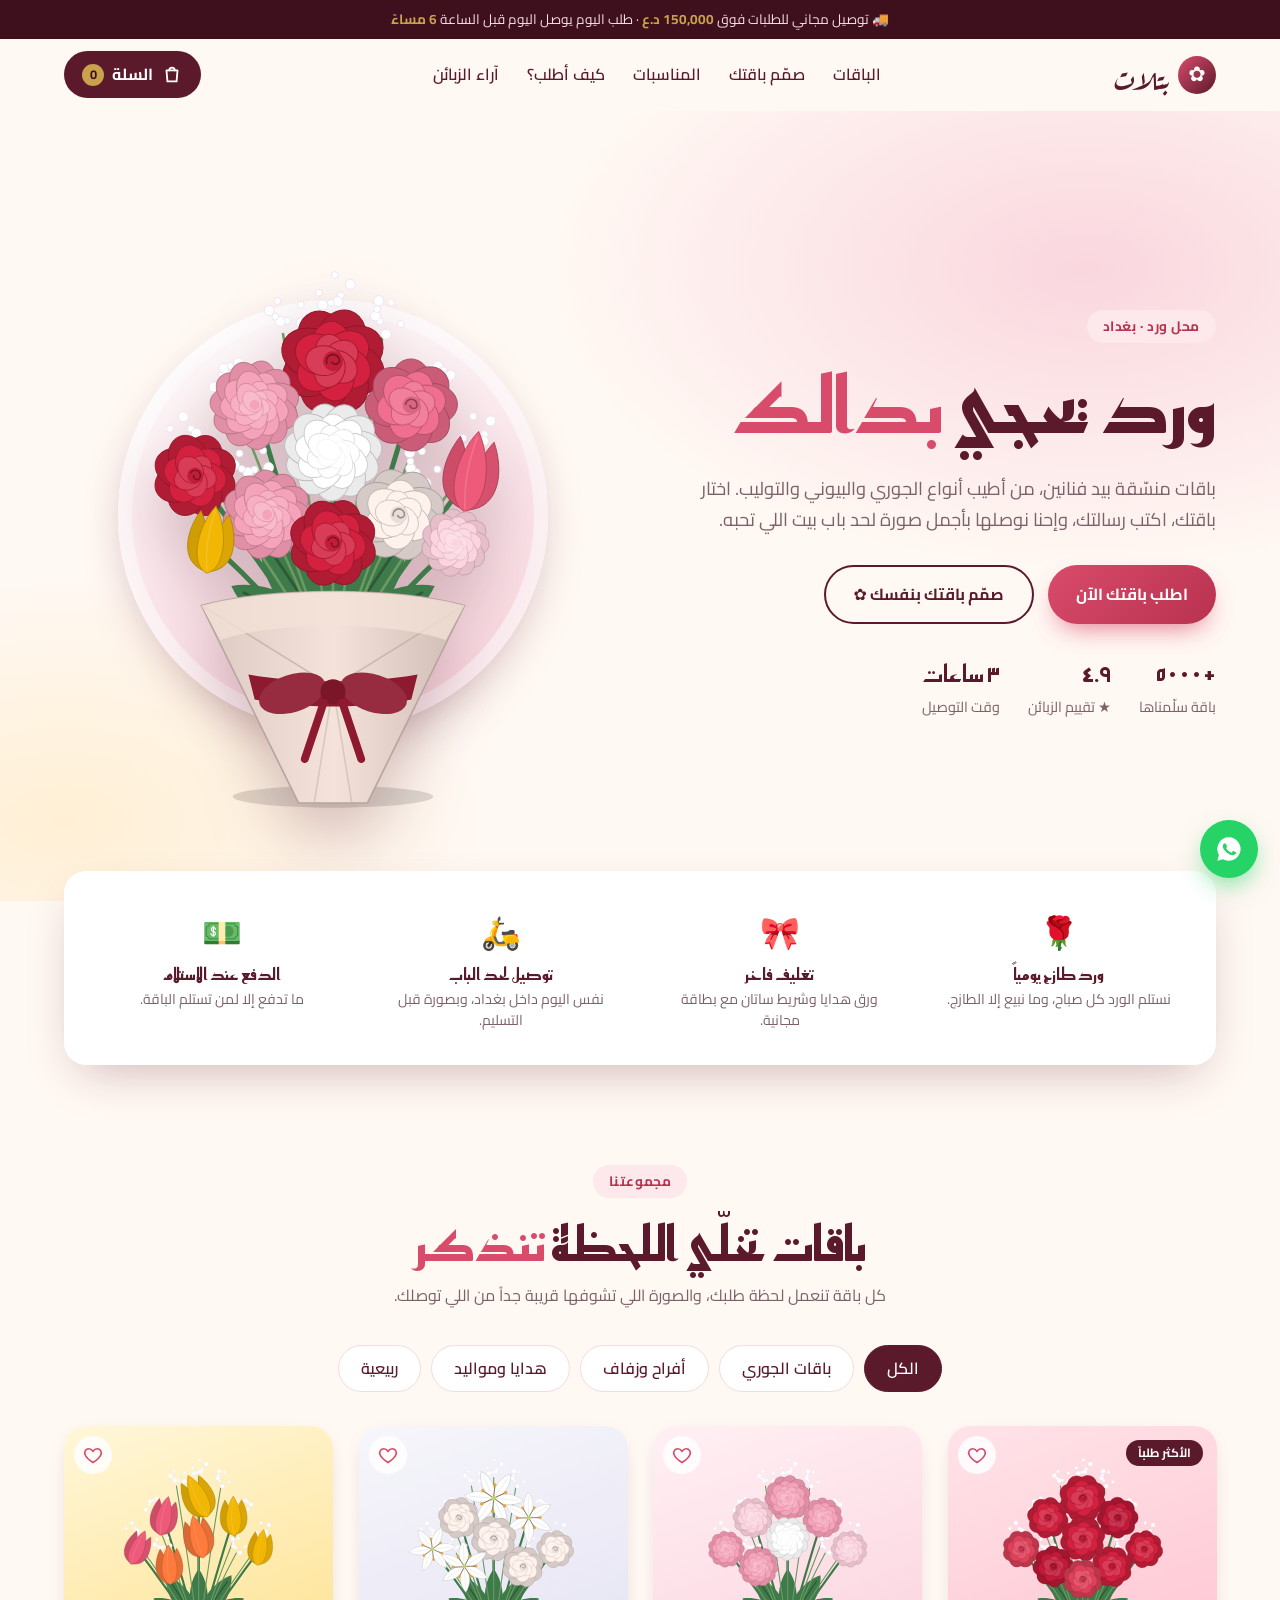
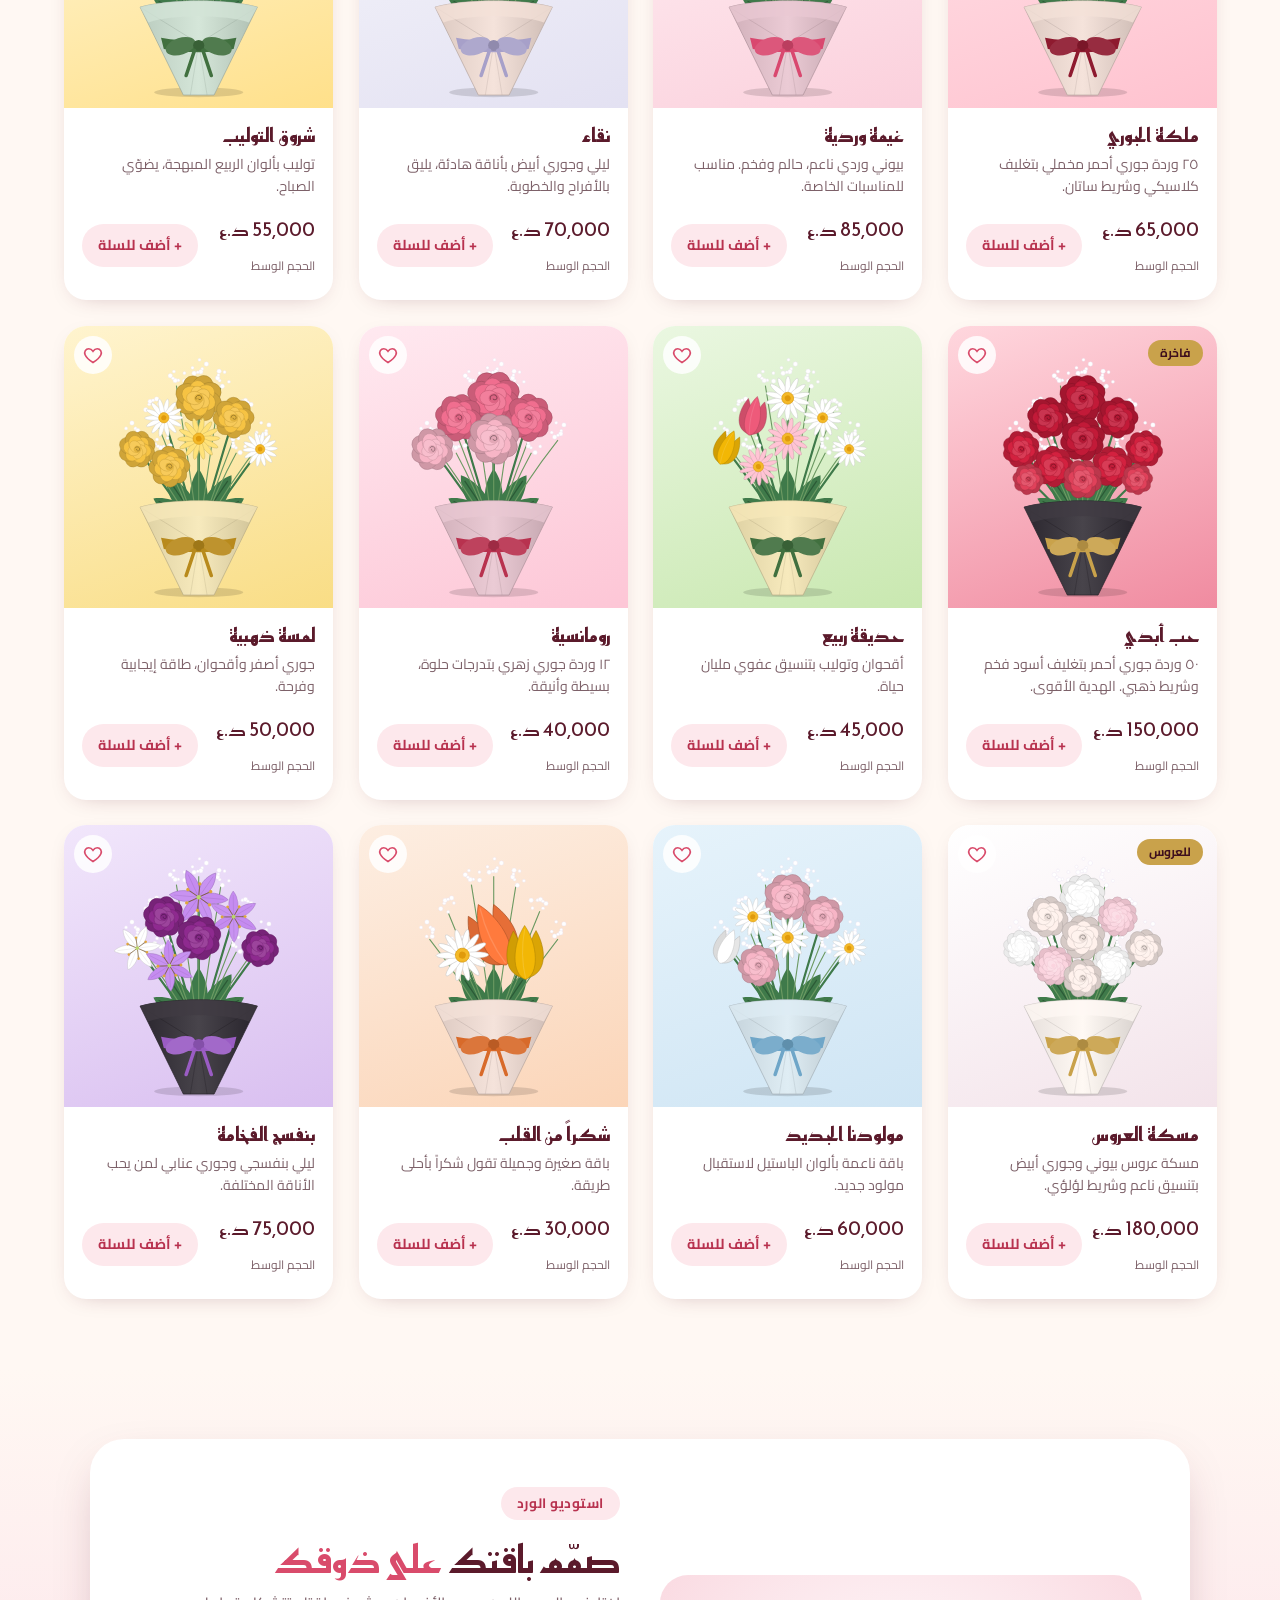
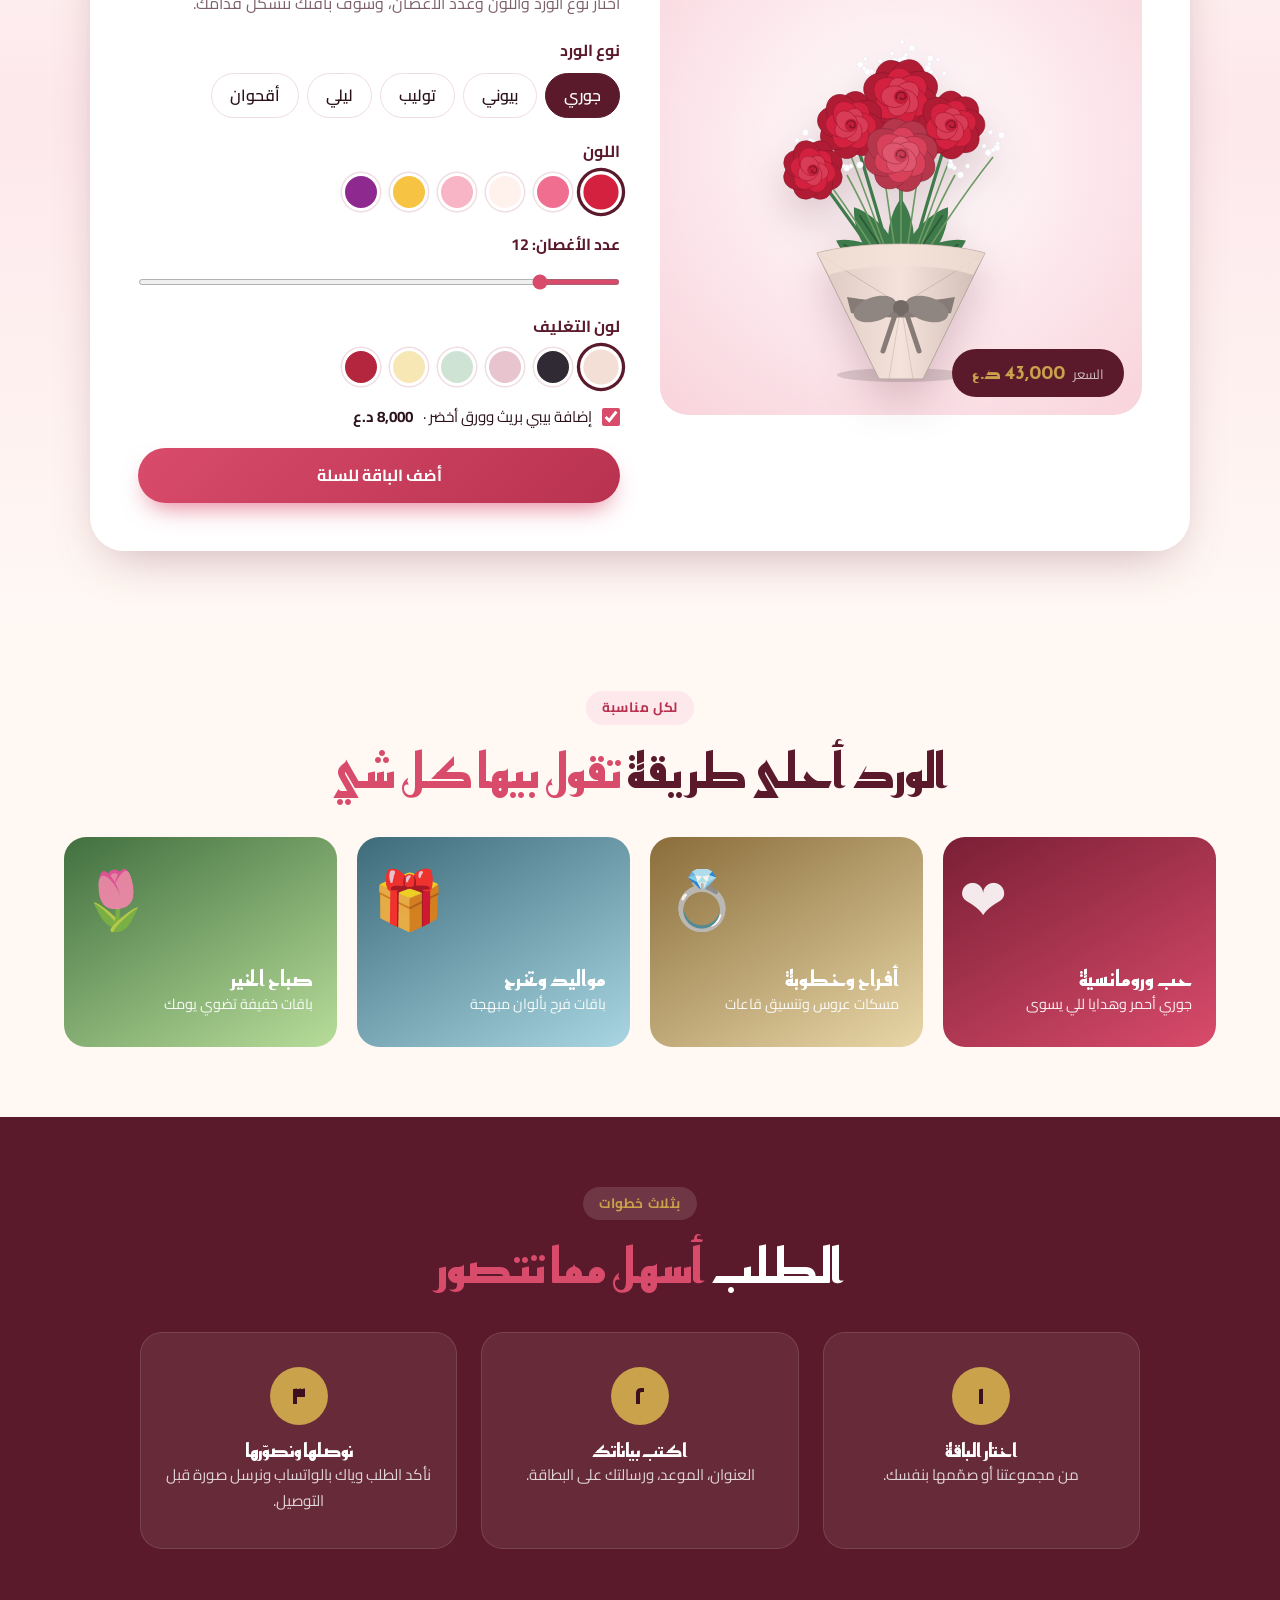
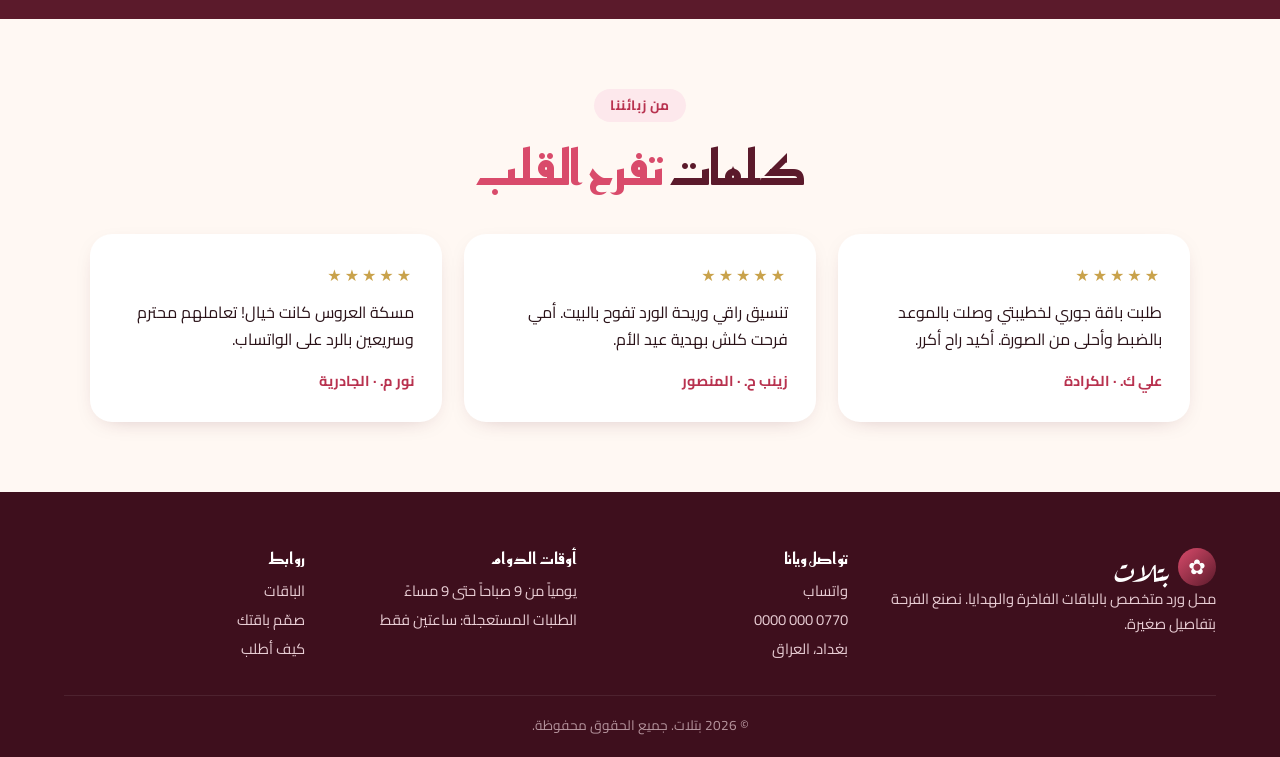
==== flowers/index.html @ 09fc60b9 "Add flower shop website (بتلات) with cart, builder and WhatsApp ordering Co-Authored-By: Claude Sonn" ====
<!DOCTYPE html>
<html lang="ar" dir="rtl">
<head>
<meta charset="UTF-8">
<meta name="viewport" content="width=device-width, initial-scale=1">
<title>بتلات | محل ورد وباقات فاخرة مع توصيل سريع</title>
<meta name="description" content="بتلات — باقات ورد جوري وتوليب وبيوني بتنسيق فاخر. اطلب أونلاين وندفع عند الاستلام، توصيل لباب البيت في نفس اليوم.">
<meta name="theme-color" content="#5b1a2b">
<link rel="preconnect" href="https://fonts.googleapis.com">
<link rel="preconnect" href="https://fonts.gstatic.com" crossorigin>
<link href="https://fonts.googleapis.com/css2?family=Aref+Ruqaa:wght@700&family=Cairo:wght@400;600;700;800&family=Reem+Kufi:wght@500;700&display=swap" rel="stylesheet">
<link rel="stylesheet" href="style.css">
</head>
<body>

<div class="topbar">🚚 توصيل مجاني للطلبات فوق <b data-free></b> · طلب اليوم يوصل اليوم قبل الساعة <b>6 مساءً</b></div>

<header class="nav" id="nav">
  <a class="logo" href="#top"><span class="logo-mark">✿</span><span>بتلات</span></a>
  <nav class="links" aria-label="التنقل">
    <a href="#shop">الباقات</a>
    <a href="#builder">صمّم باقتك</a>
    <a href="#occasions">المناسبات</a>
    <a href="#how">كيف أطلب؟</a>
    <a href="#reviews">آراء الزبائن</a>
  </nav>
  <button class="cart-btn" id="openCart" aria-label="فتح السلة">
    <svg width="22" height="22" viewBox="0 0 24 24" fill="none" stroke="currentColor" stroke-width="2" stroke-linecap="round" stroke-linejoin="round"><path d="M6 7h12l-1 12H7L6 7Z"/><path d="M9 7a3 3 0 0 1 6 0"/></svg>
    <span>السلة</span><i id="cartCount">0</i>
  </button>
</header>

<main id="top">
<!-- HERO -->
<section class="hero">
  <div class="petals" id="petals" aria-hidden="true"></div>
  <div class="hero-text reveal">
    <span class="eyebrow">محل ورد · بغداد</span>
    <h1>ورد يحجي <em>بدالك</em></h1>
    <p>باقات منسّقة بيد فنانين، من أطيب أنواع الجوري والبيوني والتوليب. اختار باقتك، اكتب رسالتك، وإحنا نوصلها بأجمل صورة لحد باب بيت اللي تحبه.</p>
    <div class="hero-cta">
      <a href="#shop" class="btn btn-primary">اطلب باقتك الآن</a>
      <a href="#builder" class="btn btn-ghost">صمّم باقتك بنفسك ✿</a>
    </div>
    <ul class="hero-points">
      <li><b>+٥٠٠٠</b> باقة سلّمناها</li>
      <li><b>٤.٩</b> ★ تقييم الزبائن</li>
      <li><b>٣ ساعات</b> وقت التوصيل</li>
    </ul>
  </div>
  <div class="hero-art reveal" id="heroArt"></div>
</section>

<!-- TRUST -->
<section class="trust">
  <div><span>🌹</span><h3>ورد طازج يومياً</h3><p>نستلم الورد كل صباح، وما نبيع إلا الطازج.</p></div>
  <div><span>🎀</span><h3>تغليف فاخر</h3><p>ورق هدايا وشريط ساتان مع بطاقة مجانية.</p></div>
  <div><span>🛵</span><h3>توصيل لحد الباب</h3><p>نفس اليوم داخل بغداد، وبصورة قبل التسليم.</p></div>
  <div><span>💵</span><h3>الدفع عند الاستلام</h3><p>ما تدفع إلا لمن تستلم الباقة.</p></div>
</section>

<!-- SHOP -->
<section class="section" id="shop">
  <div class="sec-head reveal">
    <span class="eyebrow">مجموعتنا</span>
    <h2>باقات تخلّي اللحظة <em>تنذكر</em></h2>
    <p>كل باقة تنعمل لحظة طلبك، والصورة اللي تشوفها قريبة جداً من اللي توصلك.</p>
  </div>
  <div class="filters reveal" id="filters" role="tablist" aria-label="تصنيف الباقات"></div>
  <div class="grid" id="grid"></div>
</section>

<!-- BUILDER -->
<section class="section builder-wrap" id="builder">
  <div class="builder">
    <div class="builder-preview reveal">
      <div class="builder-art" id="bArt"></div>
      <div class="b-price"><small>السعر</small><b id="bPrice">0</b></div>
    </div>
    <div class="builder-form reveal">
      <span class="eyebrow">استوديو الورد</span>
      <h2>صمّم باقتك <em>على ذوقك</em></h2>
      <p class="muted">اختار نوع الورد واللون وعدد الأغصان، وشوف باقتك تتشكل قدامك.</p>

      <label class="lbl">نوع الورد</label>
      <div class="chips" id="bType"></div>

      <label class="lbl">اللون</label>
      <div class="swatches" id="bColor"></div>

      <label class="lbl">عدد الأغصان: <b id="bCountLbl">12</b></label>
      <input type="range" id="bCount" min="5" max="50" step="1" value="12">

      <label class="lbl">لون التغليف</label>
      <div class="swatches" id="bWrap"></div>

      <label class="check"><input type="checkbox" id="bFiller" checked> إضافة بيبي بريث وورق أخضر · <b data-filler></b></label>

      <button class="btn btn-primary wide" id="bAdd">أضف الباقة للسلة</button>
    </div>
  </div>
</section>

<!-- OCCASIONS -->
<section class="section" id="occasions">
  <div class="sec-head reveal">
    <span class="eyebrow">لكل مناسبة</span>
    <h2>الورد أحلى طريقة <em>تقول بيها كل شي</em></h2>
  </div>
  <div class="occ">
    <button class="occ-card reveal" data-filter="جوري" style="--a:#7a1f35;--b:#d94b6b"><span>❤</span><h3>حب ورومانسية</h3><p>جوري أحمر وهدايا للي يسوى</p></button>
    <button class="occ-card reveal" data-filter="زفاف" style="--a:#8a6d3b;--b:#e9d7a8"><span>💍</span><h3>أفراح وخطوبة</h3><p>مسكات عروس وتنسيق قاعات</p></button>
    <button class="occ-card reveal" data-filter="هدايا" style="--a:#3d6b7a;--b:#a9d6e2"><span>🎁</span><h3>مواليد وتخرج</h3><p>باقات فرح بألوان مبهجة</p></button>
    <button class="occ-card reveal" data-filter="ربيعية" style="--a:#41703f;--b:#b8dd9a"><span>🌷</span><h3>صباح الخير</h3><p>باقات خفيفة تضوي يومك</p></button>
  </div>
</section>

<!-- HOW -->
<section class="section how" id="how">
  <div class="sec-head reveal">
    <span class="eyebrow">بثلاث خطوات</span>
    <h2>الطلب <em>أسهل مما تتصور</em></h2>
  </div>
  <ol class="steps">
    <li class="reveal"><b>١</b><h3>اختار الباقة</h3><p>من مجموعتنا أو صمّمها بنفسك.</p></li>
    <li class="reveal"><b>٢</b><h3>اكتب بياناتك</h3><p>العنوان، الموعد، ورسالتك على البطاقة.</p></li>
    <li class="reveal"><b>٣</b><h3>نوصلها ونصوّرها</h3><p>نأكد الطلب وياك بالواتساب ونرسل صورة قبل التوصيل.</p></li>
  </ol>
</section>

<!-- REVIEWS -->
<section class="section" id="reviews">
  <div class="sec-head reveal">
    <span class="eyebrow">من زبائننا</span>
    <h2>كلمات <em>تفرح القلب</em></h2>
  </div>
  <div class="rev">
    <figure class="reveal"><div class="stars">★★★★★</div><blockquote>طلبت باقة جوري لخطيبتي وصلت بالموعد بالضبط وأحلى من الصورة. أكيد راح أكرر.</blockquote><figcaption>علي ك. · الكرادة</figcaption></figure>
    <figure class="reveal"><div class="stars">★★★★★</div><blockquote>تنسيق راقي وريحة الورد تفوح بالبيت. أمي فرحت كلش بهدية عيد الأم.</blockquote><figcaption>زينب ح. · المنصور</figcaption></figure>
    <figure class="reveal"><div class="stars">★★★★★</div><blockquote>مسكة العروس كانت خيال! تعاملهم محترم وسريعين بالرد على الواتساب.</blockquote><figcaption>نور م. · الجادرية</figcaption></figure>
  </div>
</section>
</main>

<footer class="footer">
  <div class="f-grid">
    <div>
      <a class="logo light" href="#top"><span class="logo-mark">✿</span><span>بتلات</span></a>
      <p>محل ورد متخصص بالباقات الفاخرة والهدايا. نصنع الفرحة بتفاصيل صغيرة.</p>
    </div>
    <div><h4>تواصل ويانا</h4><p><a id="fWa" href="#" target="_blank" rel="noopener">واتساب</a></p><p id="fPhone"></p><p>بغداد، العراق</p></div>
    <div><h4>أوقات الدوام</h4><p>يومياً من 9 صباحاً حتى 9 مساءً</p><p>الطلبات المستعجلة: ساعتين فقط</p></div>
    <div><h4>روابط</h4><p><a href="#shop">الباقات</a></p><p><a href="#builder">صمّم باقتك</a></p><p><a href="#how">كيف أطلب</a></p></div>
  </div>
  <div class="copy">© <span id="yr"></span> بتلات. جميع الحقوق محفوظة.</div>
</footer>

<a class="wa-float" id="waFloat" href="#" target="_blank" rel="noopener" aria-label="تواصل واتساب">
  <svg width="28" height="28" viewBox="0 0 24 24" fill="currentColor"><path d="M12 2a10 10 0 0 0-8.6 15.1L2 22l5-1.3A10 10 0 1 0 12 2Zm5.2 14c-.2.6-1.2 1.2-1.7 1.2-.5.1-1 .2-3.2-.7-2.7-1.1-4.4-3.8-4.5-4-.1-.2-1.1-1.4-1.1-2.7 0-1.3.7-1.9.9-2.2.2-.2.5-.3.7-.3h.5c.2 0 .4 0 .6.5l.8 1.9c.1.2.1.4 0 .6l-.4.6c-.1.2-.3.3-.1.6.2.3.8 1.3 1.7 2.1 1.2 1 2.1 1.3 2.4 1.5.3.1.5.1.6-.1l.9-1.1c.2-.3.4-.2.6-.1l1.8.9c.3.1.5.2.5.3.1.2.1.8-.1 1.3Z"/></svg>
</a>

<!-- CART DRAWER -->
<div class="overlay" id="overlay"></div>
<aside class="drawer" id="drawer" aria-label="سلة التسوق" aria-hidden="true">
  <div class="d-head">
    <h3 id="dTitle">سلتك</h3>
    <button class="x" id="closeCart" aria-label="إغلاق">✕</button>
  </div>

  <!-- step 1 -->
  <div class="d-view" id="viewCart">
    <div class="d-body" id="cartItems"></div>
    <div class="addons" id="addons"></div>
    <div class="d-foot">
      <div class="ship-bar"><div id="shipFill"></div></div>
      <p class="ship-msg" id="shipMsg"></p>
      <div class="row"><span>المجموع</span><b id="subTotal">0</b></div>
      <button class="btn btn-primary wide" id="toCheckout">متابعة الطلب</button>
    </div>
  </div>

  <!-- step 2 -->
  <form class="d-view" id="viewForm" hidden novalidate>
    <div class="d-body form">
      <button type="button" class="back" id="backCart">→ رجوع للسلة</button>

      <h4>بيانات المستلم</h4>
      <div class="f-row">
        <div class="field"><label for="fName">اسمك</label><input id="fName" required autocomplete="name" placeholder="مثال: أحمد"></div>
        <div class="field"><label for="fPhone2">رقم هاتفك</label><input id="fPhone2" required inputmode="tel" autocomplete="tel" placeholder="07XXXXXXXXX" dir="ltr"></div>
      </div>
      <div class="f-row">
        <div class="field"><label for="fRName">اسم المستلم (اختياري)</label><input id="fRName" placeholder="لو الهدية لشخص ثاني"></div>
        <div class="field"><label for="fRPhone">هاتف المستلم (اختياري)</label><input id="fRPhone" inputmode="tel" placeholder="07XXXXXXXXX" dir="ltr"></div>
      </div>

      <h4>التوصيل</h4>
      <div class="field"><label for="fArea">المنطقة</label><select id="fArea" required></select></div>
      <div class="field"><label for="fAddr">العنوان بالتفصيل</label><textarea id="fAddr" rows="2" required placeholder="المحلة، الشارع، أقرب نقطة دالة، رقم الدار"></textarea></div>
      <div class="f-row">
        <div class="field"><label for="fDate">تاريخ التوصيل</label><input type="date" id="fDate" required></div>
        <div class="field"><label for="fSlot">الوقت</label><select id="fSlot"></select></div>
      </div>

      <h4>رسالتك على البطاقة</h4>
      <div class="field"><textarea id="fMsg" rows="3" maxlength="200" placeholder="اكتب كلمة حلوة... (مجاناً)"></textarea></div>
      <label class="check"><input type="checkbox" id="fAnon"> إرسال الهدية بدون ذكر اسمي</label>

      <div class="pay">💵 الدفع <b>نقداً عند الاستلام</b></div>

      <div class="summary" id="summary"></div>
      <p class="err" id="formErr" role="alert"></p>
    </div>
    <div class="d-foot">
      <button class="btn btn-primary wide" type="submit">تأكيد الطلب · <span id="grandBtn"></span></button>
      <small class="note">بعد التأكيد سيتم فتح واتساب لإرسال الطلب للمحل.</small>
    </div>
  </form>
</aside>

<!-- PRODUCT MODAL -->
<div class="modal" id="pModal" aria-hidden="true">
  <div class="modal-card pm">
    <button class="x" data-close aria-label="إغلاق">✕</button>
    <div class="pm-art" id="pmArt"></div>
    <div class="pm-info" id="pmInfo"></div>
  </div>
</div>

<!-- SUCCESS MODAL -->
<div class="modal" id="okModal" aria-hidden="true">
  <div class="modal-card ok">
    <div class="ok-ico">✿</div>
    <h3>تم استلام طلبك!</h3>
    <p>رقم الطلب <b id="okNo"></b></p>
    <p class="muted">لتأكيد الطلب بسرعة، اضغط الزر لإرساله للمحل عبر واتساب. إذا ما انفتح الواتساب تلقائياً استخدم الزر.</p>
    <a class="btn btn-primary wide" id="okWa" target="_blank" rel="noopener">إرسال الطلب عبر واتساب</a>
    <button class="btn btn-ghost wide" data-close>إغلاق</button>
  </div>
</div>

<div class="toast" id="toast" role="status"></div>

<script src="app.js"></script>
</body>
</html>
---- flowers/style.css ----
:root{
  --wine:#5b1a2b; --wine-2:#3e0f1d; --rose:#d94b6b; --rose-2:#b8324f; --blush:#fde8ec; --blush-2:#f9d3dc;
  --cream:#fff8f3; --gold:#c9a24b; --ink:#2a1218; --muted:#7d6169; --line:#f0dde2; --green:#3f7a4a;
  --r:22px; --shadow:0 18px 50px -18px rgba(91,26,43,.35);
  --f-body:'Cairo',system-ui,sans-serif; --f-head:'Reem Kufi','Cairo',sans-serif; --f-logo:'Aref Ruqaa','Cairo',serif;
}
*{box-sizing:border-box;margin:0;padding:0}
html{scroll-behavior:smooth;scroll-padding-top:84px}
body{font-family:var(--f-body);background:var(--cream);color:var(--ink);line-height:1.7;overflow-x:hidden;-webkit-font-smoothing:antialiased}
img,svg{display:block;max-width:100%}
a{color:inherit;text-decoration:none}
button{font:inherit;cursor:pointer;border:0;background:none;color:inherit}
em{font-style:normal;color:var(--rose);}
h1,h2,h3,h4{font-family:var(--f-head);font-weight:700;line-height:1.25}
[hidden]{display:none!important}
:focus-visible{outline:3px solid var(--rose);outline-offset:3px;border-radius:8px}

.topbar{background:var(--wine-2);color:#f6dfe5;text-align:center;font-size:.85rem;padding:8px 16px}
.topbar b{color:var(--gold)}

/* NAV */
.nav{position:sticky;top:0;z-index:40;display:flex;align-items:center;justify-content:space-between;gap:16px;padding:12px clamp(16px,5vw,64px);background:rgba(255,248,243,.82);backdrop-filter:blur(14px);border-bottom:1px solid transparent;transition:.3s}
.nav.scrolled{border-color:var(--line);box-shadow:0 8px 30px -20px rgba(91,26,43,.5)}
.logo{display:flex;align-items:center;gap:8px;font-family:var(--f-logo);font-size:1.9rem;color:var(--wine);line-height:1}
.logo-mark{display:grid;place-items:center;width:38px;height:38px;border-radius:50%;background:linear-gradient(135deg,var(--rose),var(--wine));color:#fff;font-size:1.3rem;font-family:var(--f-body)}
.logo.light{color:#fff}
.links{display:flex;gap:28px;font-weight:600}
.links a{position:relative;padding:4px 0;color:var(--wine)}
.links a::after{content:"";position:absolute;inset-inline:0;bottom:-2px;height:2px;background:var(--rose);transform:scaleX(0);transition:.3s}
.links a:hover::after{transform:scaleX(1)}
.cart-btn{position:relative;display:flex;align-items:center;gap:8px;background:var(--wine);color:#fff;padding:10px 18px;border-radius:99px;font-weight:700;transition:.25s}
.cart-btn:hover{background:var(--rose-2);transform:translateY(-2px)}
.cart-btn i{font-style:normal;background:var(--gold);color:var(--wine-2);min-width:22px;height:22px;border-radius:99px;display:grid;place-items:center;font-size:.8rem;padding:0 6px}
.cart-btn.bump{animation:bump .5s}
@keyframes bump{40%{transform:scale(1.15)}}

/* BUTTONS */
.btn{display:inline-flex;align-items:center;justify-content:center;gap:8px;padding:14px 28px;border-radius:99px;font-weight:700;font-size:1rem;transition:.25s}
.btn-primary{background:linear-gradient(135deg,var(--rose),var(--rose-2));color:#fff;box-shadow:0 12px 26px -10px rgba(217,75,107,.8)}
.btn-primary:hover{transform:translateY(-3px);box-shadow:0 18px 30px -10px rgba(217,75,107,.9)}
.btn-ghost{border:2px solid var(--wine);color:var(--wine)}
.btn-ghost:hover{background:var(--wine);color:#fff}
.btn.wide{width:100%}

/* HERO */
.hero{position:relative;display:grid;grid-template-columns:1.05fr .95fr;align-items:center;gap:20px;padding:clamp(32px,6vw,80px) clamp(16px,5vw,64px) 60px;min-height:calc(100vh - 110px);background:
  radial-gradient(900px 500px at 85% 20%,rgba(249,211,220,.9),transparent 60%),
  radial-gradient(700px 400px at 5% 90%,rgba(255,236,200,.7),transparent 60%),var(--cream);overflow:hidden}
.eyebrow{display:inline-block;font-weight:700;font-size:.85rem;letter-spacing:.04em;color:var(--rose-2);background:var(--blush);padding:5px 16px;border-radius:99px;margin-bottom:16px}
.hero h1{font-size:clamp(2.6rem,6vw,4.8rem);color:var(--wine);margin-bottom:18px}
.hero p{font-size:1.15rem;color:var(--muted);max-width:540px}
.hero-cta{display:flex;flex-wrap:wrap;gap:14px;margin:30px 0}
.hero-points{display:flex;flex-wrap:wrap;gap:28px;list-style:none;margin-top:10px}
.hero-points li{color:var(--muted);font-size:.9rem}
.hero-points b{display:block;font-family:var(--f-head);font-size:1.5rem;color:var(--wine)}
.hero-art{position:relative;display:grid;place-items:center}
.hero-art::before{content:"";position:absolute;width:min(430px,80%);aspect-ratio:1;border-radius:50%;background:linear-gradient(160deg,#fff,var(--blush-2));box-shadow:inset 0 0 0 14px rgba(255,255,255,.55),var(--shadow)}
.hero-art svg{position:relative;width:min(470px,92%);filter:drop-shadow(0 30px 30px rgba(91,26,43,.25));animation:float 6s ease-in-out infinite}
@keyframes float{50%{transform:translateY(-14px) rotate(1.5deg)}}
.petals{position:absolute;inset:0;pointer-events:none;overflow:hidden}
.petals span{position:absolute;top:-30px;width:var(--s);height:var(--s);background:linear-gradient(135deg,#ffc2d1,var(--rose));border-radius:80% 0 80% 0;opacity:.7;animation:fall var(--d) linear var(--delay) infinite}
@keyframes fall{to{transform:translate(var(--x),110vh) rotate(540deg)}}

/* TRUST */
.trust{display:grid;grid-template-columns:repeat(4,1fr);gap:20px;margin:0 clamp(16px,5vw,64px);padding:28px;background:#fff;border-radius:var(--r);box-shadow:var(--shadow);position:relative;top:-30px;z-index:2}
.trust div{text-align:center;padding:6px 10px}
.trust span{font-size:2rem}
.trust h3{font-size:1.05rem;color:var(--wine);margin:4px 0}
.trust p{font-size:.88rem;color:var(--muted);line-height:1.5}

/* SECTIONS */
.section{padding:70px clamp(16px,5vw,64px)}
.sec-head{text-align:center;max-width:680px;margin:0 auto 36px}
.sec-head h2{font-size:clamp(1.9rem,4vw,3rem);color:var(--wine)}
.sec-head p{color:var(--muted);margin-top:8px}
.muted{color:var(--muted)}

.filters{display:flex;flex-wrap:wrap;justify-content:center;gap:10px;margin-bottom:34px}
.filters button{padding:9px 22px;border-radius:99px;background:#fff;border:1.5px solid var(--line);font-weight:600;color:var(--wine);transition:.25s}
.filters button:hover{border-color:var(--rose)}
.filters button.on{background:var(--wine);color:#fff;border-color:var(--wine)}

.grid{display:grid;grid-template-columns:repeat(auto-fill,minmax(250px,1fr));gap:26px}
.card{position:relative;background:#fff;border-radius:var(--r);overflow:hidden;box-shadow:0 6px 24px -14px rgba(91,26,43,.4);transition:.35s;display:flex;flex-direction:column;animation:pop .5s both}
@keyframes pop{from{opacity:0;transform:translateY(18px) scale(.97)}}
.card:hover{transform:translateY(-8px);box-shadow:var(--shadow)}
.card-art{position:relative;aspect-ratio:1/1.05;display:grid;place-items:center;cursor:pointer;overflow:hidden}
.card-art svg{width:78%;transition:.5s}
.card:hover .card-art svg{transform:scale(1.07) rotate(-2deg)}
.badge{position:absolute;top:14px;inset-inline-start:14px;background:var(--wine);color:#fff;font-size:.75rem;font-weight:700;padding:3px 12px;border-radius:99px}
.badge.gold{background:var(--gold);color:var(--wine-2)}
.fav{position:absolute;top:10px;inset-inline-end:10px;width:38px;height:38px;border-radius:50%;background:rgba(255,255,255,.85);display:grid;place-items:center;color:var(--rose);transition:.2s}
.fav:hover{transform:scale(1.12)}
.fav svg{width:20px;fill:none;stroke:currentColor;stroke-width:2}
.fav.on svg{fill:currentColor}
.card-body{padding:16px 18px 20px;display:flex;flex-direction:column;gap:6px;flex:1}
.card-body h3{font-size:1.2rem;color:var(--wine)}
.card-body p{font-size:.88rem;color:var(--muted);line-height:1.55;flex:1}
.card-foot{display:flex;align-items:center;justify-content:space-between;margin-top:8px}
.price{font-family:var(--f-head);font-size:1.25rem;color:var(--wine)}
.price small{font-size:.75rem;color:var(--muted);font-family:var(--f-body)}
.add{background:var(--blush);color:var(--rose-2);padding:9px 16px;border-radius:99px;font-weight:700;font-size:.9rem;transition:.25s}
.add:hover{background:var(--rose);color:#fff}

/* BUILDER */
.builder-wrap{background:linear-gradient(180deg,var(--cream),var(--blush) 40%,var(--cream))}
.builder{display:grid;grid-template-columns:1fr 1fr;gap:40px;max-width:1100px;margin:0 auto;background:#fff;border-radius:34px;padding:clamp(20px,4vw,48px);box-shadow:var(--shadow);align-items:center}
.builder-preview{position:relative;display:grid;place-items:center;background:radial-gradient(circle at 50% 40%,#fff,var(--blush-2));border-radius:28px;padding:24px;min-height:440px}
.builder-art svg{width:min(340px,100%);transition:.3s;filter:drop-shadow(0 20px 20px rgba(91,26,43,.2))}
.b-price{position:absolute;bottom:18px;inset-inline-start:18px;background:var(--wine);color:#fff;padding:8px 20px;border-radius:99px}
.b-price small{opacity:.7;margin-inline-end:8px}
.b-price b{font-family:var(--f-head);font-size:1.2rem;color:var(--gold)}
.builder-form h2{font-size:clamp(1.7rem,3.2vw,2.4rem);color:var(--wine);margin-bottom:6px}
.lbl{display:block;font-weight:700;color:var(--wine);margin:20px 0 8px}
.chips{display:flex;flex-wrap:wrap;gap:8px}
.chips button{padding:8px 18px;border-radius:99px;border:1.5px solid var(--line);font-weight:600;transition:.2s}
.chips button.on{background:var(--wine);color:#fff;border-color:var(--wine)}
.swatches{display:flex;flex-wrap:wrap;gap:10px}
.swatches button{width:38px;height:38px;border-radius:50%;border:3px solid #fff;box-shadow:0 0 0 1.5px var(--line);transition:.2s}
.swatches button.on{box-shadow:0 0 0 3px var(--wine);transform:scale(1.1)}
input[type=range]{width:100%;accent-color:var(--rose);height:6px}
.check{display:flex;align-items:center;gap:10px;margin:18px 0;font-size:.95rem;cursor:pointer}
.check input{accent-color:var(--rose);width:18px;height:18px}

/* OCCASIONS */
.occ{display:grid;grid-template-columns:repeat(4,1fr);gap:20px;max-width:1200px;margin:0 auto}
.occ-card{position:relative;text-align:start;padding:30px 24px;min-height:210px;border-radius:var(--r);color:#fff;background:linear-gradient(150deg,var(--a),var(--b));overflow:hidden;display:flex;flex-direction:column;justify-content:flex-end;transition:.35s}
.occ-card:hover{transform:translateY(-8px) rotate(-1deg);box-shadow:var(--shadow)}
.occ-card span{position:absolute;top:14px;inset-inline-end:16px;font-size:3.6rem;opacity:.9;transition:.4s}
.occ-card:hover span{transform:scale(1.2) rotate(12deg)}
.occ-card h3{font-size:1.35rem}
.occ-card p{font-size:.9rem;opacity:.92}

/* HOW */
.how{background:var(--wine);color:#fff}
.how .sec-head h2{color:#fff}.how .eyebrow{background:rgba(255,255,255,.12);color:var(--gold)}
.steps{display:grid;grid-template-columns:repeat(3,1fr);gap:24px;max-width:1000px;margin:0 auto;list-style:none}
.steps li{position:relative;text-align:center;padding:34px 22px;border-radius:var(--r);background:rgba(255,255,255,.07);border:1px solid rgba(255,255,255,.12)}
.steps b{display:grid;place-items:center;width:58px;height:58px;margin:0 auto 14px;border-radius:50%;background:var(--gold);color:var(--wine-2);font-family:var(--f-head);font-size:1.6rem}
.steps p{opacity:.8;font-size:.95rem}

/* REVIEWS */
.rev{display:grid;grid-template-columns:repeat(3,1fr);gap:22px;max-width:1100px;margin:0 auto}
.rev figure{background:#fff;border-radius:var(--r);padding:28px;box-shadow:0 6px 24px -14px rgba(91,26,43,.4)}
.stars{color:var(--gold);letter-spacing:3px;margin-bottom:10px}
.rev blockquote{font-size:1rem;margin-bottom:16px}
.rev figcaption{color:var(--rose-2);font-weight:700;font-size:.9rem}

/* FOOTER */
.footer{background:var(--wine-2);color:#e8cdd4;padding:56px clamp(16px,5vw,64px) 20px}
.f-grid{display:grid;grid-template-columns:1.4fr 1fr 1fr 1fr;gap:30px;max-width:1200px;margin:0 auto 30px}
.footer h4{color:#fff;margin-bottom:10px}
.footer p{font-size:.92rem;margin-bottom:4px}
.footer a:hover{color:var(--gold)}
.copy{border-top:1px solid rgba(255,255,255,.12);padding-top:18px;text-align:center;font-size:.85rem;opacity:.7}

.wa-float{position:fixed;bottom:22px;inset-inline-start:22px;z-index:30;width:58px;height:58px;border-radius:50%;background:#25d366;color:#fff;display:grid;place-items:center;box-shadow:0 10px 26px -6px rgba(37,211,102,.7);animation:pulse 2.4s infinite}
@keyframes pulse{0%{box-shadow:0 0 0 0 rgba(37,211,102,.5),0 10px 26px -6px rgba(37,211,102,.7)}70%{box-shadow:0 0 0 18px rgba(37,211,102,0),0 10px 26px -6px rgba(37,211,102,.7)}100%{box-shadow:0 0 0 0 rgba(37,211,102,0)}}

/* DRAWER */
.overlay{position:fixed;inset:0;background:rgba(42,18,24,.5);backdrop-filter:blur(3px);opacity:0;pointer-events:none;transition:.3s;z-index:60}
.overlay.on{opacity:1;pointer-events:auto}
.drawer{position:fixed;top:0;bottom:0;left:0;width:min(470px,100%);background:#fff;z-index:70;display:flex;flex-direction:column;transform:translateX(-102%);visibility:hidden;transition:transform .4s cubic-bezier(.2,.8,.2,1),visibility .4s;box-shadow:20px 0 60px -20px rgba(0,0,0,.4)}
.drawer.on{transform:none;visibility:visible}
.d-head{display:flex;align-items:center;justify-content:space-between;padding:18px 22px;border-bottom:1px solid var(--line)}
.d-head h3{font-size:1.4rem;color:var(--wine)}
.x{width:38px;height:38px;border-radius:50%;background:var(--blush);color:var(--wine);display:grid;place-items:center}
.x:hover{background:var(--rose);color:#fff}
.d-view{display:flex;flex-direction:column;flex:1;min-height:0}
.d-body{flex:1;overflow-y:auto;padding:16px 22px}
.d-foot{padding:16px 22px 20px;border-top:1px solid var(--line);background:var(--cream)}
.d-foot .row{display:flex;justify-content:space-between;font-size:1.1rem;margin:10px 0 14px}
.d-foot .row b{font-family:var(--f-head);color:var(--wine);font-size:1.3rem}
.empty{text-align:center;padding:60px 20px;color:var(--muted)}
.empty span{font-size:3.4rem;display:block}
.line{display:grid;grid-template-columns:78px 1fr auto;gap:14px;align-items:center;padding:14px 0;border-bottom:1px dashed var(--line)}
.line .thumb{width:78px;height:78px;border-radius:16px;display:grid;place-items:center;overflow:hidden}
.line .thumb svg{width:84%}
.line h4{font-size:1rem;color:var(--wine)}
.line small{color:var(--muted);display:block;line-height:1.4}
.qty{display:inline-flex;align-items:center;gap:2px;margin-top:6px;border:1.5px solid var(--line);border-radius:99px}
.qty button{width:30px;height:30px;font-size:1.1rem;color:var(--wine)}
.qty span{min-width:22px;text-align:center;font-weight:700}
.line .lp{text-align:end;font-family:var(--f-head);color:var(--wine)}
.line .rm{display:block;margin-top:6px;font-size:.78rem;color:var(--rose-2);font-family:var(--f-body)}
.addons{padding:0 22px 8px}
.addons h5{font-size:.9rem;color:var(--wine);margin-bottom:8px}
.addon-row{display:flex;gap:8px;overflow-x:auto;padding-bottom:6px}
.addon{flex:0 0 auto;display:flex;align-items:center;gap:8px;border:1.5px solid var(--line);border-radius:14px;padding:8px 12px;font-size:.85rem;font-weight:600;transition:.2s}
.addon:hover{border-color:var(--rose);background:var(--blush)}
.addon b{color:var(--rose-2)}
.ship-bar{height:8px;background:var(--blush-2);border-radius:99px;overflow:hidden}
.ship-bar div{height:100%;width:0;background:linear-gradient(90deg,var(--rose),var(--gold));border-radius:99px;transition:width .5s}
.ship-msg{font-size:.85rem;color:var(--muted);margin-top:6px}

.form h4{color:var(--wine);margin:18px 0 8px;font-size:1.05rem}
.form h4:first-of-type{margin-top:4px}
.back{color:var(--rose-2);font-weight:700;margin-bottom:6px}
.f-row{display:grid;grid-template-columns:1fr 1fr;gap:10px}
.field{margin-bottom:10px}
.field label{display:block;font-size:.82rem;font-weight:600;color:var(--muted);margin-bottom:4px}
.field input,.field select,.field textarea{width:100%;padding:11px 14px;border-radius:14px;border:1.5px solid var(--line);font:inherit;background:var(--cream);transition:.2s;resize:vertical}
.field input:focus,.field select:focus,.field textarea:focus{outline:none;border-color:var(--rose);background:#fff;box-shadow:0 0 0 4px rgba(217,75,107,.15)}
.field .bad{border-color:#d33}
.pay{background:var(--blush);border-radius:14px;padding:12px 16px;margin:12px 0;font-size:.95rem}
.summary{border:1.5px solid var(--line);border-radius:16px;padding:14px 16px;font-size:.92rem}
.summary div{display:flex;justify-content:space-between;padding:3px 0}
.summary .tot{border-top:1px dashed var(--line);margin-top:6px;padding-top:8px;font-weight:800;color:var(--wine);font-size:1.05rem}
.err{color:#c62828;font-weight:700;font-size:.9rem;min-height:1.2em;margin-top:8px}
.note{display:block;text-align:center;color:var(--muted);margin-top:8px}

/* MODALS */
.modal{position:fixed;inset:0;z-index:80;display:grid;place-items:center;padding:16px;background:rgba(42,18,24,.55);backdrop-filter:blur(4px);opacity:0;pointer-events:none;transition:.3s}
.modal.on{opacity:1;pointer-events:auto}
.modal-card{position:relative;background:#fff;border-radius:28px;max-height:92vh;overflow:auto;transform:translateY(24px) scale(.97);transition:.35s;width:min(900px,100%)}
.modal.on .modal-card{transform:none}
.modal-card>.x{position:absolute;top:14px;inset-inline-end:14px;z-index:2}
.pm{display:grid;grid-template-columns:1fr 1fr}
.pm-art{display:grid;place-items:center;padding:30px;min-height:420px}
.pm-art svg{width:90%}
.pm-info{padding:36px 32px}
.pm-info h3{font-size:2rem;color:var(--wine)}
.pm-info .price{font-size:1.7rem;margin:6px 0 12px;display:block}
.pm-info p{color:var(--muted)}
.pm-info .sizes{display:flex;gap:8px;margin:18px 0}
.sizes button{flex:1;padding:10px 6px;border-radius:14px;border:1.5px solid var(--line);font-weight:700;font-size:.88rem;line-height:1.35}
.sizes button small{display:block;font-weight:400;color:var(--muted)}
.sizes button.on{border-color:var(--rose);background:var(--blush)}
.pm-info ul{list-style:none;margin:10px 0 20px}
.pm-info li{padding:3px 0;font-size:.92rem}
.pm-info li::before{content:"✿";color:var(--rose);margin-inline-end:8px}
.ok{width:min(440px,100%);text-align:center;padding:38px 30px}
.ok-ico{width:84px;height:84px;margin:0 auto 14px;border-radius:50%;display:grid;place-items:center;font-size:2.6rem;color:#fff;background:linear-gradient(135deg,var(--rose),var(--wine));animation:bloom .8s cubic-bezier(.2,1.4,.4,1)}
@keyframes bloom{from{transform:scale(0) rotate(-90deg)}}
.ok h3{font-size:1.8rem;color:var(--wine)}
.ok .btn{margin-top:12px}
.ok .muted{margin:10px 0 6px;font-size:.92rem}
.toast{position:fixed;bottom:26px;left:50%;transform:translate(-50%,40px);background:var(--wine-2);color:#fff;padding:12px 26px;border-radius:99px;z-index:90;opacity:0;pointer-events:none;transition:.35s;font-weight:600;max-width:92vw}
.toast.on{opacity:1;transform:translate(-50%,0)}

/* REVEAL */
.reveal{opacity:0;transform:translateY(30px);transition:opacity .8s,transform .8s cubic-bezier(.2,.8,.2,1)}
.reveal.in{opacity:1;transform:none}

/* RESPONSIVE */
@media(max-width:980px){
  .links{display:none}
  .hero{grid-template-columns:1fr;text-align:center;min-height:0}
  .hero p{margin-inline:auto}.hero-cta,.hero-points{justify-content:center}
  .hero-art{order:-1;margin-bottom:-10px}
  .trust{grid-template-columns:1fr 1fr}
  .builder{grid-template-columns:1fr}
  .occ{grid-template-columns:1fr 1fr}
  .steps,.rev{grid-template-columns:1fr}
  .f-grid{grid-template-columns:1fr 1fr}
  .pm{grid-template-columns:1fr}
  .pm-art{min-height:300px}
}
@media(max-width:560px){
  .grid{grid-template-columns:1fr 1fr;gap:14px}
  .card-body{padding:12px}
  .card-body h3{font-size:1rem}.card-body p{display:none}
  .card-foot{flex-direction:column;align-items:stretch;gap:8px}
  .add{text-align:center}
  .trust{padding:18px 8px;gap:8px}.trust p{display:none}
  .f-row{grid-template-columns:1fr}
  .occ{grid-template-columns:1fr 1fr;gap:12px}.occ-card{min-height:170px;padding:18px 14px}.occ-card span{font-size:2.6rem}
  .f-grid{grid-template-columns:1fr}
  .cart-btn span{display:none}
  .topbar{font-size:.75rem}
}
@media(prefers-reduced-motion:reduce){*{animation:none!important;transition:none!important}.reveal{opacity:1;transform:none}}
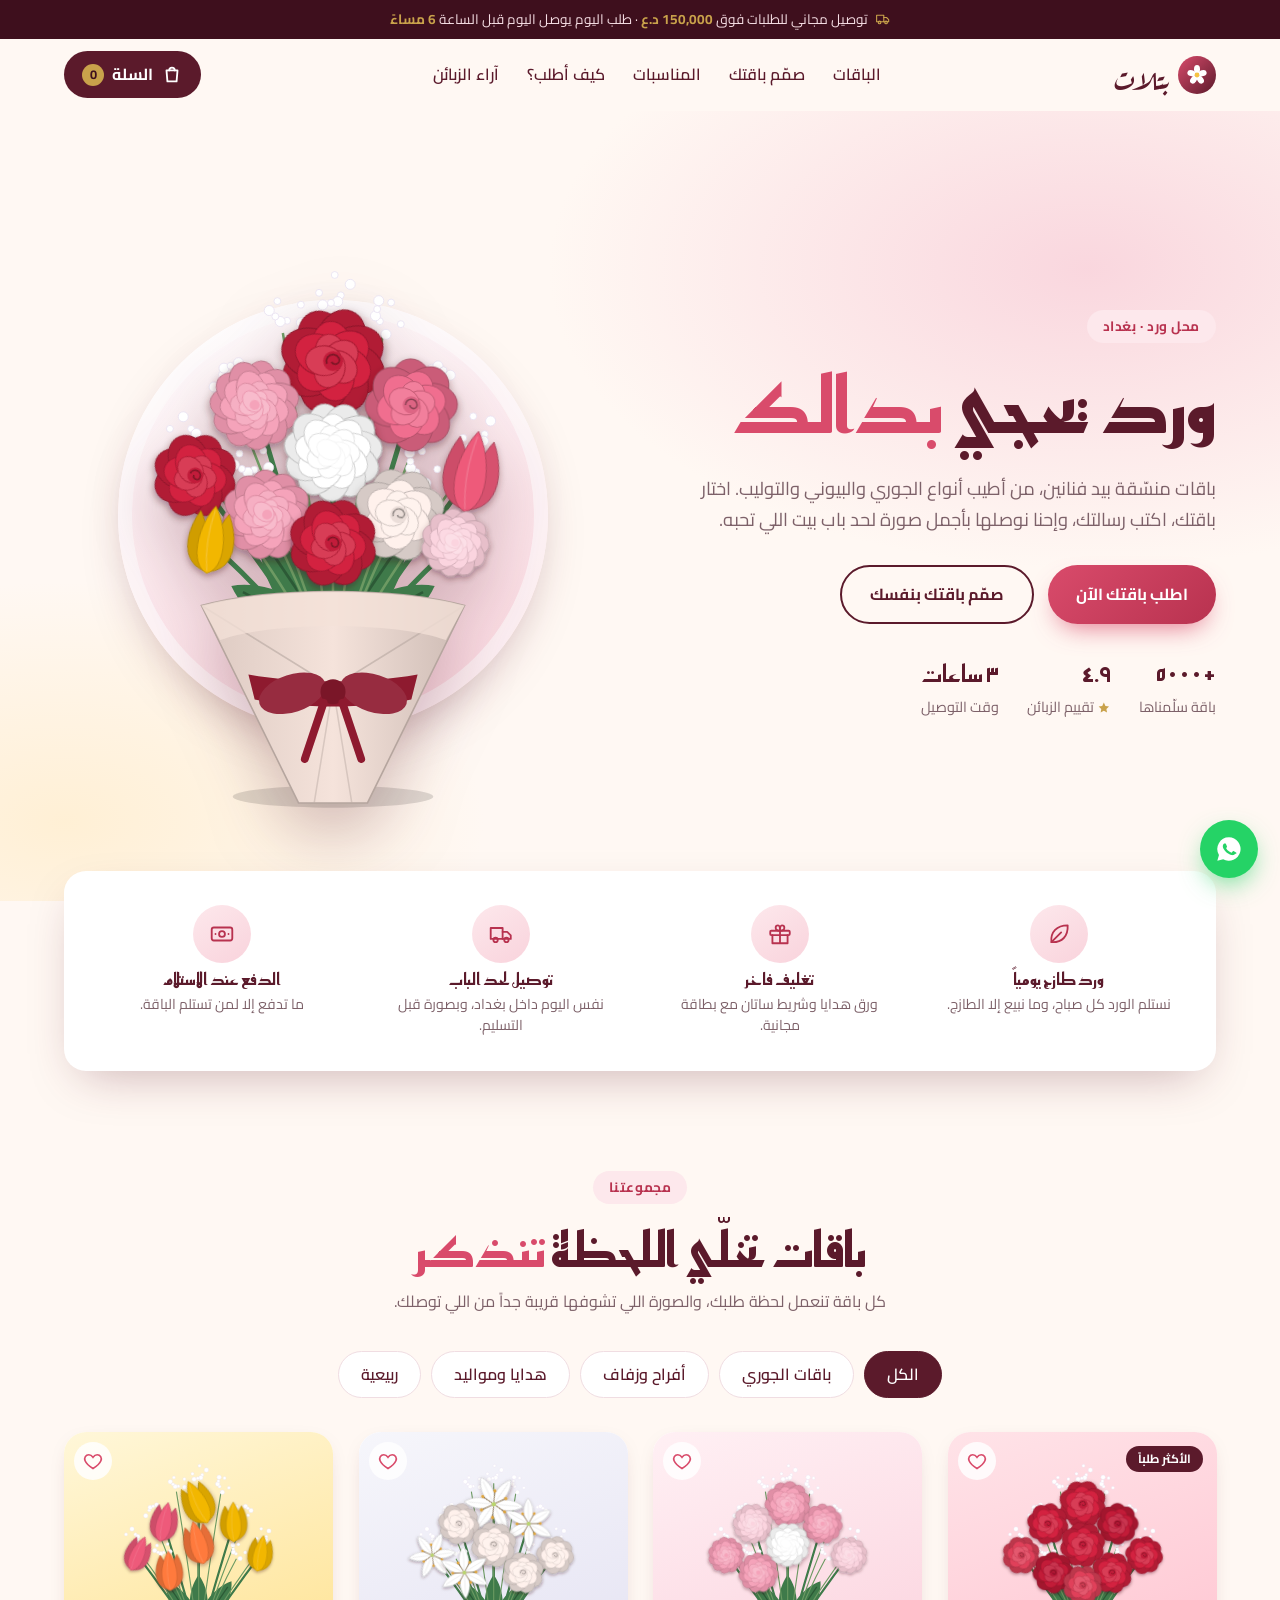
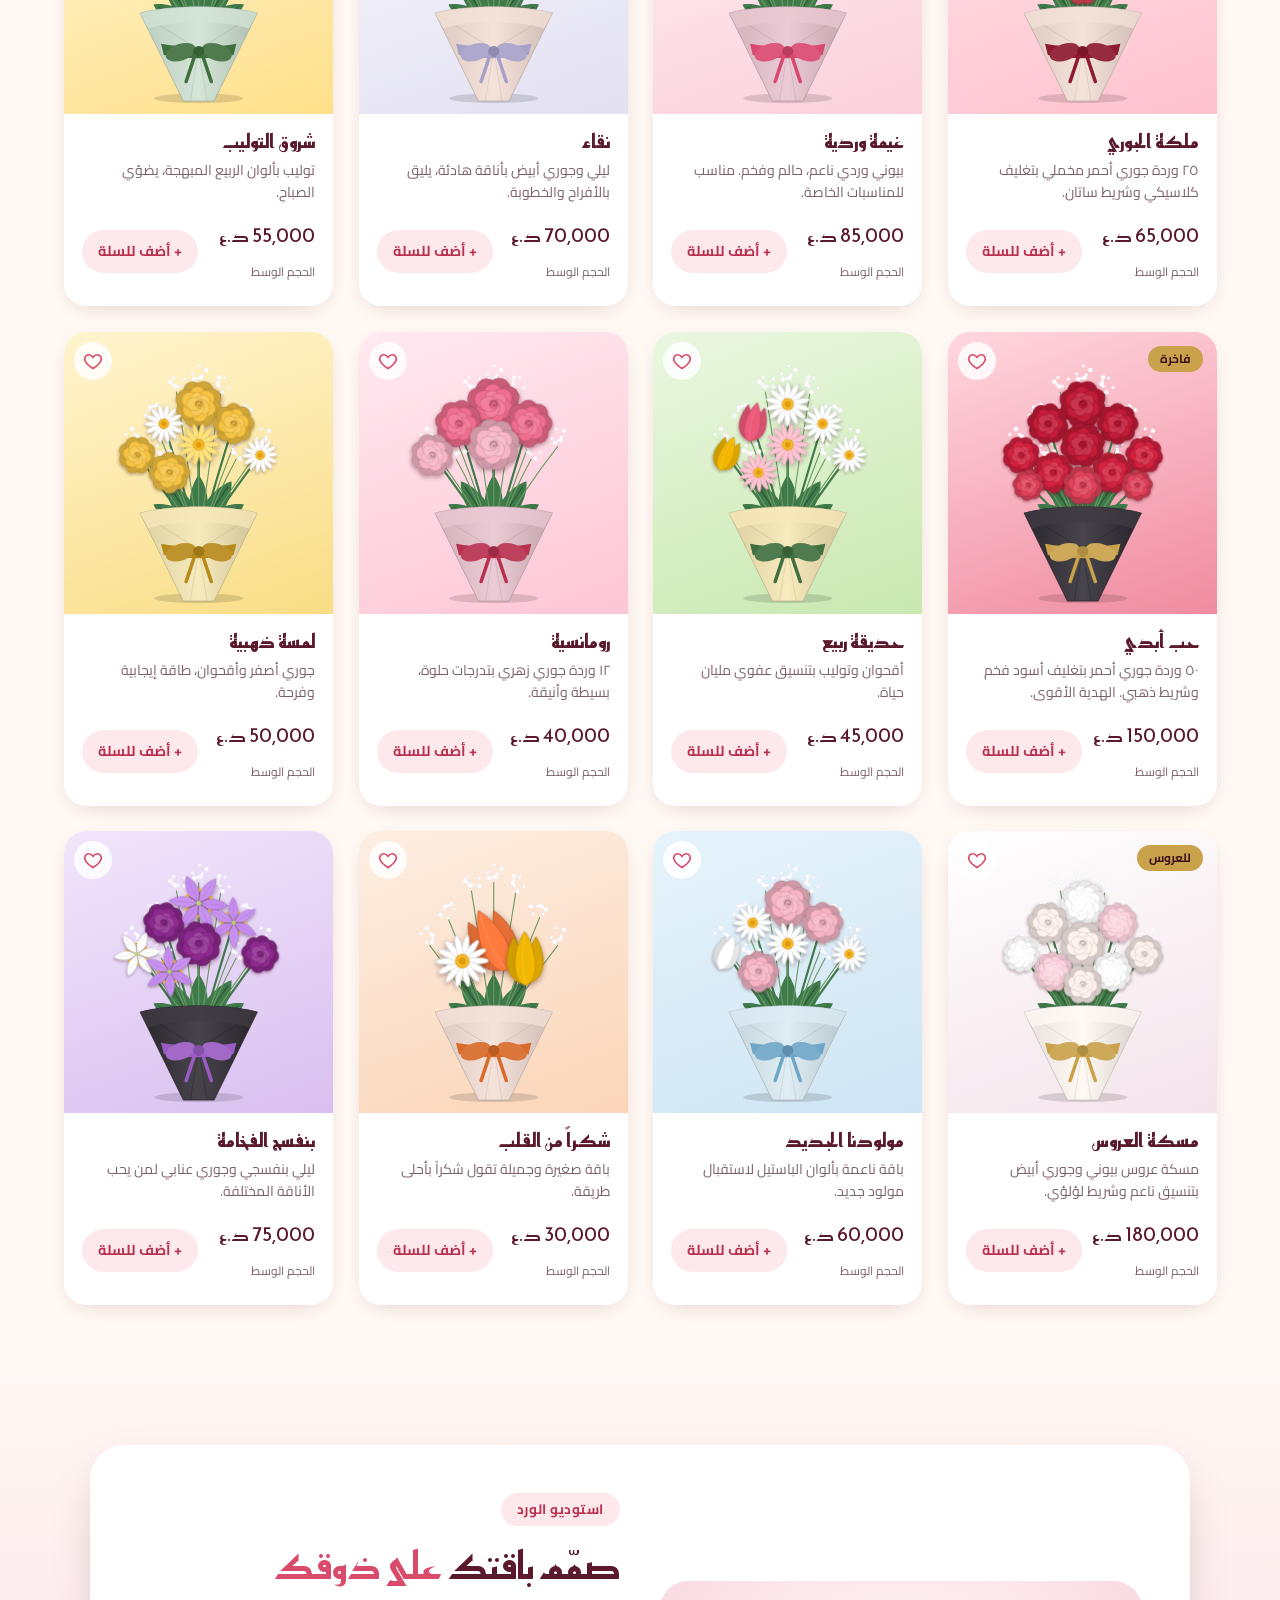
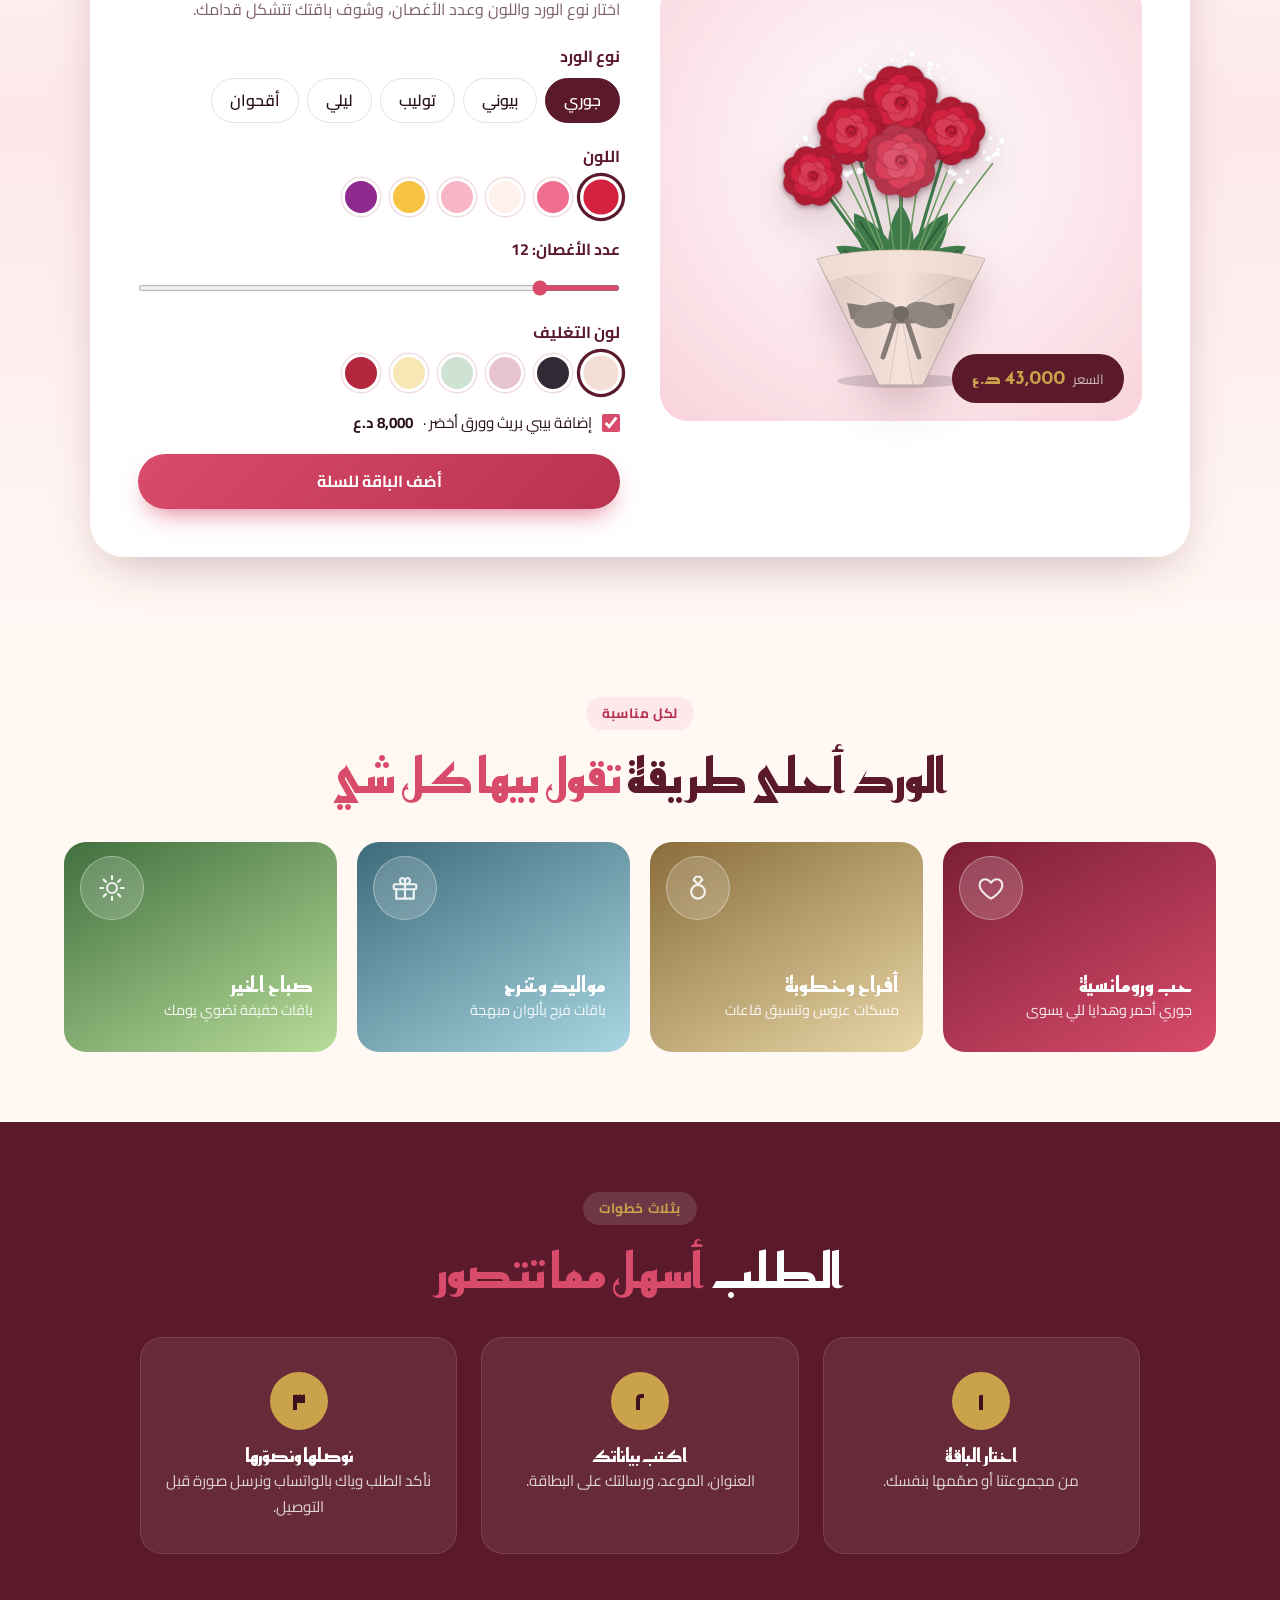
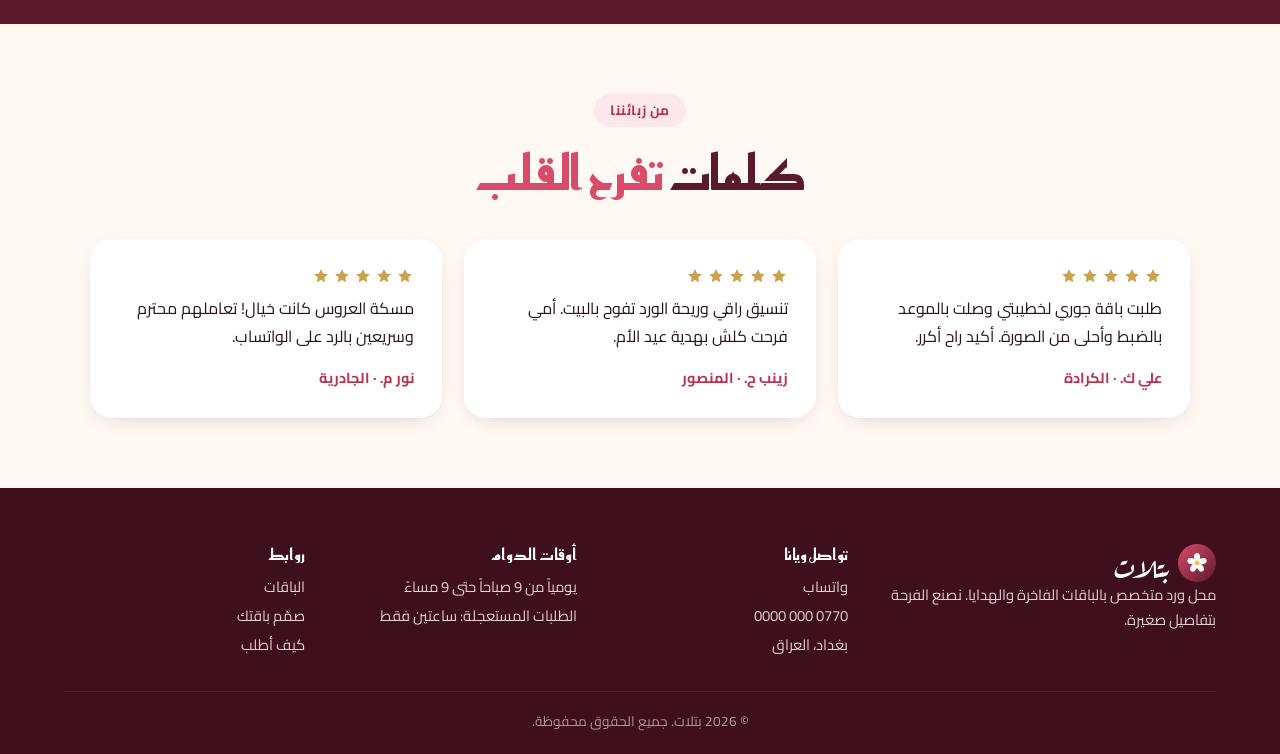
==== commit a6923b77: "Flower shop: replace emojis with line icons, soft petal shadows Co-Authored-By: Claude Sonnet 5.5 <n" ====
--- a/flowers/index.html
+++ b/flowers/index.html
@@ -13,10 +13,10 @@
 </head>
 <body>
 
-<div class="topbar">🚚 توصيل مجاني للطلبات فوق <b data-free></b> · طلب اليوم يوصل اليوم قبل الساعة <b>6 مساءً</b></div>
+<div class="topbar"><i class="ic" data-i="truck"></i> توصيل مجاني للطلبات فوق <b data-free></b> · طلب اليوم يوصل اليوم قبل الساعة <b>6 مساءً</b></div>
 
 <header class="nav" id="nav">
-  <a class="logo" href="#top"><span class="logo-mark">✿</span><span>بتلات</span></a>
+  <a class="logo" href="#top"><span class="logo-mark"><i class="ic" data-i="bloom"></i></span><span>بتلات</span></a>
   <nav class="links" aria-label="التنقل">
     <a href="#shop">الباقات</a>
     <a href="#builder">صمّم باقتك</a>
@@ -40,11 +40,11 @@
     <p>باقات منسّقة بيد فنانين، من أطيب أنواع الجوري والبيوني والتوليب. اختار باقتك، اكتب رسالتك، وإحنا نوصلها بأجمل صورة لحد باب بيت اللي تحبه.</p>
     <div class="hero-cta">
       <a href="#shop" class="btn btn-primary">اطلب باقتك الآن</a>
-      <a href="#builder" class="btn btn-ghost">صمّم باقتك بنفسك ✿</a>
+      <a href="#builder" class="btn btn-ghost">صمّم باقتك بنفسك</a>
     </div>
     <ul class="hero-points">
       <li><b>+٥٠٠٠</b> باقة سلّمناها</li>
-      <li><b>٤.٩</b> ★ تقييم الزبائن</li>
+      <li><b>٤.٩</b> <i class="ic gold" data-i="star"></i> تقييم الزبائن</li>
       <li><b>٣ ساعات</b> وقت التوصيل</li>
     </ul>
   </div>
@@ -53,10 +53,10 @@
 
 <!-- TRUST -->
 <section class="trust">
-  <div><span>🌹</span><h3>ورد طازج يومياً</h3><p>نستلم الورد كل صباح، وما نبيع إلا الطازج.</p></div>
-  <div><span>🎀</span><h3>تغليف فاخر</h3><p>ورق هدايا وشريط ساتان مع بطاقة مجانية.</p></div>
-  <div><span>🛵</span><h3>توصيل لحد الباب</h3><p>نفس اليوم داخل بغداد، وبصورة قبل التسليم.</p></div>
-  <div><span>💵</span><h3>الدفع عند الاستلام</h3><p>ما تدفع إلا لمن تستلم الباقة.</p></div>
+  <div><span><i class="ic" data-i="leaf"></i></span><h3>ورد طازج يومياً</h3><p>نستلم الورد كل صباح، وما نبيع إلا الطازج.</p></div>
+  <div><span><i class="ic" data-i="gift"></i></span><h3>تغليف فاخر</h3><p>ورق هدايا وشريط ساتان مع بطاقة مجانية.</p></div>
+  <div><span><i class="ic" data-i="truck"></i></span><h3>توصيل لحد الباب</h3><p>نفس اليوم داخل بغداد، وبصورة قبل التسليم.</p></div>
+  <div><span><i class="ic" data-i="cash"></i></span><h3>الدفع عند الاستلام</h3><p>ما تدفع إلا لمن تستلم الباقة.</p></div>
 </section>
 
 <!-- SHOP -->
@@ -108,10 +108,10 @@
     <h2>الورد أحلى طريقة <em>تقول بيها كل شي</em></h2>
   </div>
   <div class="occ">
-    <button class="occ-card reveal" data-filter="جوري" style="--a:#7a1f35;--b:#d94b6b"><span>❤</span><h3>حب ورومانسية</h3><p>جوري أحمر وهدايا للي يسوى</p></button>
-    <button class="occ-card reveal" data-filter="زفاف" style="--a:#8a6d3b;--b:#e9d7a8"><span>💍</span><h3>أفراح وخطوبة</h3><p>مسكات عروس وتنسيق قاعات</p></button>
-    <button class="occ-card reveal" data-filter="هدايا" style="--a:#3d6b7a;--b:#a9d6e2"><span>🎁</span><h3>مواليد وتخرج</h3><p>باقات فرح بألوان مبهجة</p></button>
-    <button class="occ-card reveal" data-filter="ربيعية" style="--a:#41703f;--b:#b8dd9a"><span>🌷</span><h3>صباح الخير</h3><p>باقات خفيفة تضوي يومك</p></button>
+    <button class="occ-card reveal" data-filter="جوري" style="--a:#7a1f35;--b:#d94b6b"><span><i class="ic" data-i="heart"></i></span><h3>حب ورومانسية</h3><p>جوري أحمر وهدايا للي يسوى</p></button>
+    <button class="occ-card reveal" data-filter="زفاف" style="--a:#8a6d3b;--b:#e9d7a8"><span><i class="ic" data-i="ring"></i></span><h3>أفراح وخطوبة</h3><p>مسكات عروس وتنسيق قاعات</p></button>
+    <button class="occ-card reveal" data-filter="هدايا" style="--a:#3d6b7a;--b:#a9d6e2"><span><i class="ic" data-i="gift"></i></span><h3>مواليد وتخرج</h3><p>باقات فرح بألوان مبهجة</p></button>
+    <button class="occ-card reveal" data-filter="ربيعية" style="--a:#41703f;--b:#b8dd9a"><span><i class="ic" data-i="sun"></i></span><h3>صباح الخير</h3><p>باقات خفيفة تضوي يومك</p></button>
   </div>
 </section>
 
@@ -135,9 +135,9 @@
     <h2>كلمات <em>تفرح القلب</em></h2>
   </div>
   <div class="rev">
-    <figure class="reveal"><div class="stars">★★★★★</div><blockquote>طلبت باقة جوري لخطيبتي وصلت بالموعد بالضبط وأحلى من الصورة. أكيد راح أكرر.</blockquote><figcaption>علي ك. · الكرادة</figcaption></figure>
-    <figure class="reveal"><div class="stars">★★★★★</div><blockquote>تنسيق راقي وريحة الورد تفوح بالبيت. أمي فرحت كلش بهدية عيد الأم.</blockquote><figcaption>زينب ح. · المنصور</figcaption></figure>
-    <figure class="reveal"><div class="stars">★★★★★</div><blockquote>مسكة العروس كانت خيال! تعاملهم محترم وسريعين بالرد على الواتساب.</blockquote><figcaption>نور م. · الجادرية</figcaption></figure>
+    <figure class="reveal"><div class="stars"><i class="ic" data-i="star"></i><i class="ic" data-i="star"></i><i class="ic" data-i="star"></i><i class="ic" data-i="star"></i><i class="ic" data-i="star"></i></div><blockquote>طلبت باقة جوري لخطيبتي وصلت بالموعد بالضبط وأحلى من الصورة. أكيد راح أكرر.</blockquote><figcaption>علي ك. · الكرادة</figcaption></figure>
+    <figure class="reveal"><div class="stars"><i class="ic" data-i="star"></i><i class="ic" data-i="star"></i><i class="ic" data-i="star"></i><i class="ic" data-i="star"></i><i class="ic" data-i="star"></i></div><blockquote>تنسيق راقي وريحة الورد تفوح بالبيت. أمي فرحت كلش بهدية عيد الأم.</blockquote><figcaption>زينب ح. · المنصور</figcaption></figure>
+    <figure class="reveal"><div class="stars"><i class="ic" data-i="star"></i><i class="ic" data-i="star"></i><i class="ic" data-i="star"></i><i class="ic" data-i="star"></i><i class="ic" data-i="star"></i></div><blockquote>مسكة العروس كانت خيال! تعاملهم محترم وسريعين بالرد على الواتساب.</blockquote><figcaption>نور م. · الجادرية</figcaption></figure>
   </div>
 </section>
 </main>
@@ -145,7 +145,7 @@
 <footer class="footer">
   <div class="f-grid">
     <div>
-      <a class="logo light" href="#top"><span class="logo-mark">✿</span><span>بتلات</span></a>
+      <a class="logo light" href="#top"><span class="logo-mark"><i class="ic" data-i="bloom"></i></span><span>بتلات</span></a>
       <p>محل ورد متخصص بالباقات الفاخرة والهدايا. نصنع الفرحة بتفاصيل صغيرة.</p>
     </div>
     <div><h4>تواصل ويانا</h4><p><a id="fWa" href="#" target="_blank" rel="noopener">واتساب</a></p><p id="fPhone"></p><p>بغداد، العراق</p></div>
@@ -164,7 +164,7 @@
 <aside class="drawer" id="drawer" aria-label="سلة التسوق" aria-hidden="true">
   <div class="d-head">
     <h3 id="dTitle">سلتك</h3>
-    <button class="x" id="closeCart" aria-label="إغلاق">✕</button>
+    <button class="x" id="closeCart" aria-label="إغلاق"><i class="ic" data-i="x"></i></button>
   </div>
 
   <!-- step 1 -->
@@ -182,7 +182,7 @@
   <!-- step 2 -->
   <form class="d-view" id="viewForm" hidden novalidate>
     <div class="d-body form">
-      <button type="button" class="back" id="backCart">→ رجوع للسلة</button>
+      <button type="button" class="back" id="backCart"><i class="ic" data-i="chev"></i> رجوع للسلة</button>
 
       <h4>بيانات المستلم</h4>
       <div class="f-row">
@@ -206,7 +206,7 @@
       <div class="field"><textarea id="fMsg" rows="3" maxlength="200" placeholder="اكتب كلمة حلوة... (مجاناً)"></textarea></div>
       <label class="check"><input type="checkbox" id="fAnon"> إرسال الهدية بدون ذكر اسمي</label>
 
-      <div class="pay">💵 الدفع <b>نقداً عند الاستلام</b></div>
+      <div class="pay"><span class="pay-ic"><i class="ic" data-i="cash"></i></span> الدفع <b>نقداً عند الاستلام</b></div>
 
       <div class="summary" id="summary"></div>
       <p class="err" id="formErr" role="alert"></p>
@@ -221,7 +221,7 @@
 <!-- PRODUCT MODAL -->
 <div class="modal" id="pModal" aria-hidden="true">
   <div class="modal-card pm">
-    <button class="x" data-close aria-label="إغلاق">✕</button>
+    <button class="x" data-close aria-label="إغلاق"><i class="ic" data-i="x"></i></button>
     <div class="pm-art" id="pmArt"></div>
     <div class="pm-info" id="pmInfo"></div>
   </div>
@@ -230,7 +230,7 @@
 <!-- SUCCESS MODAL -->
 <div class="modal" id="okModal" aria-hidden="true">
   <div class="modal-card ok">
-    <div class="ok-ico">✿</div>
+    <div class="ok-ico"><i class="ic" data-i="check"></i></div>
     <h3>تم استلام طلبك!</h3>
     <p>رقم الطلب <b id="okNo"></b></p>
     <p class="muted">لتأكيد الطلب بسرعة، اضغط الزر لإرساله للمحل عبر واتساب. إذا ما انفتح الواتساب تلقائياً استخدم الزر.</p>
--- a/flowers/style.css
+++ b/flowers/style.css
@@ -270,3 +270,42 @@
   .topbar{font-size:.75rem}
 }
 @media(prefers-reduced-motion:reduce){*{animation:none!important;transition:none!important}.reveal{opacity:1;transform:none}}
+
+.ph{width:100%;height:100%;object-fit:cover;display:block;transition:.5s}
+.card:hover .card-art .ph{transform:scale(1.06)}
+.card-art .ph{position:absolute;inset:0}
+.line .thumb .ph{width:100%;height:100%}
+.pm-art{padding:0;overflow:hidden}.pm-art .ph{min-height:420px}
+.hero-ph{position:relative;width:min(430px,80%);aspect-ratio:1;border-radius:50%;object-fit:cover;box-shadow:inset 0 0 0 14px rgba(255,255,255,.55),var(--shadow);border:10px solid #fff}
+.hero-art:has(.hero-ph)::before{display:none}
+
+/* أيقونات */
+.ic{display:inline-flex;width:1.15em;height:1.15em;vertical-align:-.2em;flex:none}
+.svg-ic{width:100%;height:100%;display:block}
+.topbar .ic{color:var(--gold);margin-inline-end:4px}
+.logo-mark .ic{width:24px;height:24px;color:#fff}
+.hero-points .ic.gold,.stars .ic{color:var(--gold)}
+.hero-points .ic{width:.95em;height:.95em}
+.stars{display:flex;gap:3px;letter-spacing:0}
+.stars .ic{width:18px;height:18px}
+.trust span{display:grid;place-items:center;width:58px;height:58px;margin:0 auto 6px;border-radius:50%;background:linear-gradient(145deg,var(--blush),var(--blush-2));color:var(--rose-2);font-size:1rem}
+.trust span .ic{width:26px;height:26px}
+.occ-card span{display:grid;place-items:center;width:64px;height:64px;border-radius:50%;background:rgba(255,255,255,.2);backdrop-filter:blur(4px);border:1px solid rgba(255,255,255,.4);font-size:1rem}
+.occ-card span .ic{width:30px;height:30px}
+.occ-card:hover span{transform:scale(1.08) rotate(0)}
+.pay{display:flex;align-items:center;gap:10px}
+.pay-ic{display:grid;place-items:center;width:34px;height:34px;border-radius:50%;background:#fff;color:var(--rose-2)}
+.pay-ic .ic{width:19px;height:19px}
+.x .ic{width:16px;height:16px}
+.back{display:inline-flex;align-items:center;gap:4px}
+.back .ic{width:16px;height:16px;transform:scaleX(-1)}
+.ok-ico .ic{width:42px;height:42px;stroke-width:2.5}
+.ok-ico{font-size:1rem}
+.empty-ic{display:grid;place-items:center;width:84px;height:84px;margin:0 auto 12px;border-radius:50%;background:var(--blush);color:var(--rose-2)}
+.empty-ic .svg-ic{width:38px;height:38px}
+.th-ic{display:grid;place-items:center;width:100%;height:100%;background:var(--blush);color:var(--rose-2)}
+.th-ic .svg-ic{width:34px;height:34px}
+.ad-ic{display:grid;place-items:center;width:32px;height:32px;border-radius:50%;background:var(--blush);color:var(--rose-2)}
+.ad-ic .svg-ic{width:18px;height:18px}
+.line .thumb{overflow:hidden}
+.line .thumb .th-ic{border-radius:16px}
